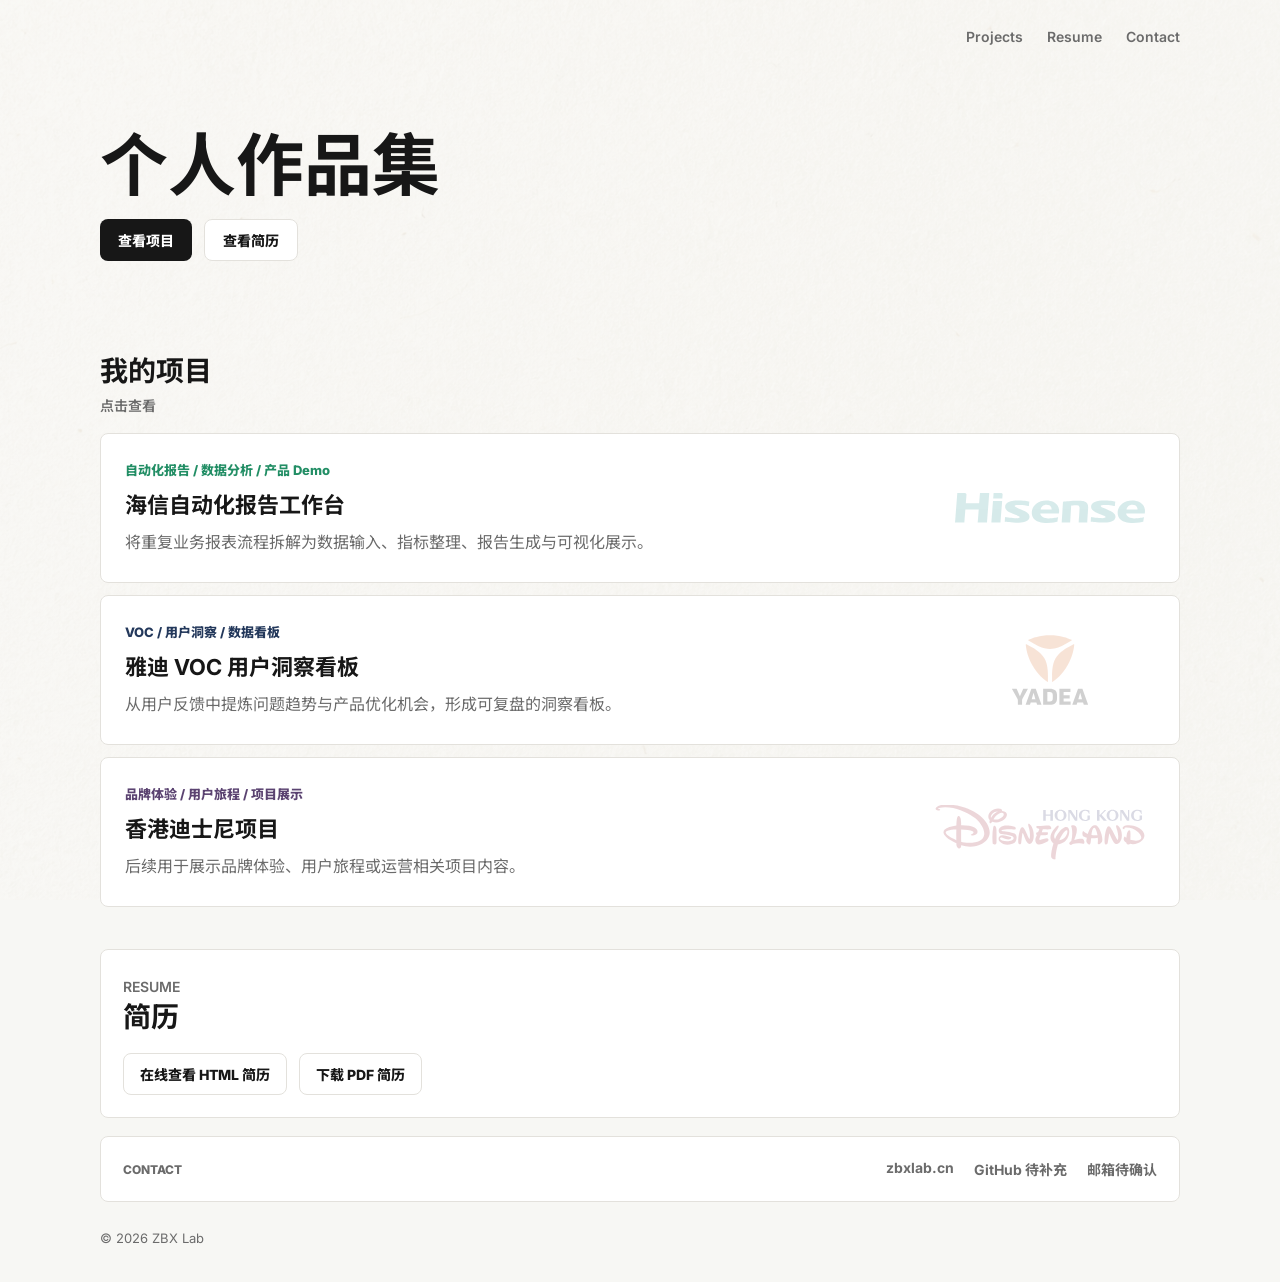
==== index.html @ 2b26f1f0 "init zbxlab portfolio site" ====
<!doctype html>
<html lang="zh-CN">
  <head>
    <meta charset="UTF-8" />
    <meta name="viewport" content="width=device-width, initial-scale=1.0" />
    <meta
      name="description"
      content="ZBX Lab 是一个展示 AI 产品、数据分析与自动化报告项目的个人作品集网站。"
    />
    <title>ZBX Lab | 个人作品集</title>
    <link rel="preconnect" href="https://fonts.googleapis.com" />
    <link rel="preconnect" href="https://fonts.gstatic.com" crossorigin />
    <link
      href="https://fonts.googleapis.com/css2?family=Inter:wght@400;500;600;700;800&family=Noto+Sans+SC:wght@400;500;700;800&display=swap"
      rel="stylesheet"
    />
    <link rel="stylesheet" href="css/styles.css" />
  </head>
  <body>
    <header class="site-header">
      <nav class="nav-links" aria-label="主导航">
        <a href="#projects">Projects</a>
        <a href="#resume">Resume</a>
        <a href="#contact">Contact</a>
      </nav>
    </header>

    <main id="top">
      <section class="hero">
        <div class="hero-copy">
          <h1>个人作品集</h1>
          <div class="hero-actions">
            <a class="primary-button" href="#projects">查看项目</a>
            <a class="secondary-button" href="#resume">查看简历</a>
          </div>
        </div>
      </section>

      <section class="projects" id="projects">
        <div class="section-title">
          <h2>我的项目</h2>
          <p>点击查看</p>
        </div>

        <div class="project-list">
          <a class="project-item project-hisense" href="cases/hisense.html" aria-label="查看海信自动化报告工作台">
            <img class="project-logo" src="assets/logos/hisense.svg" alt="" aria-hidden="true" />
            <div>
              <p class="project-type">自动化报告 / 数据分析 / 产品 Demo</p>
              <h3>海信自动化报告工作台</h3>
              <p>将重复业务报表流程拆解为数据输入、指标整理、报告生成与可视化展示。</p>
            </div>
          </a>

          <a class="project-item project-yadi" href="#" aria-label="查看雅迪 VOC 用户洞察看板">
            <img class="project-logo yadea-logo" src="assets/logos/yadea.svg" alt="" aria-hidden="true" />
            <div>
              <p class="project-type">VOC / 用户洞察 / 数据看板</p>
              <h3>雅迪 VOC 用户洞察看板</h3>
              <p>从用户反馈中提炼问题趋势与产品优化机会，形成可复盘的洞察看板。</p>
            </div>
          </a>

          <a class="project-item project-disney" href="#" aria-label="查看香港迪士尼项目">
            <img class="project-logo disney-logo" src="assets/logos/hong-kong-disneyland.svg" alt="" aria-hidden="true" />
            <div>
              <p class="project-type">品牌体验 / 用户旅程 / 项目展示</p>
              <h3>香港迪士尼项目</h3>
              <p>后续用于展示品牌体验、用户旅程或运营相关项目内容。</p>
            </div>
          </a>
        </div>
      </section>

      <section class="skills" aria-label="能力方向">
        <div class="section-title" id="resume">
          <p class="eyebrow">Resume</p>
          <h2>简历</h2>
        </div>
        <div class="resume-actions">
          <a href="#">在线查看 HTML 简历</a>
          <a href="#">下载 PDF 简历</a>
        </div>
      </section>

      <section class="contact" id="contact">
        <p class="eyebrow">Contact</p>
        <div>
          <a href="https://zbxlab.cn">zbxlab.cn</a>
          <a href="https://github.com/" target="_blank" rel="noreferrer">GitHub 待补充</a>
          <a href="mailto:hello@zbxlab.cn">邮箱待确认</a>
        </div>
      </section>
    </main>

    <footer class="site-footer">
      <p>© 2026 ZBX Lab</p>
    </footer>
  </body>
</html>
---- css/styles.css ----
:root {
  --bg: #f7f7f4;
  --surface: #ffffff;
  --ink: #171717;
  --muted: #6b6b6b;
  --line: #e3e1dc;
  --accent: #171717;
  --accent-soft: #f1f0ec;
  --radius: 8px;
  --max: 1080px;
}

* {
  box-sizing: border-box;
}

html {
  scroll-behavior: smooth;
}

body {
  margin: 0;
  color: var(--ink);
  background:
    linear-gradient(rgba(247, 247, 244, 0.78), rgba(247, 247, 244, 0.78)),
    url("../assets/paper-texture.png") center top / cover fixed,
    var(--bg);
  font-family: "Inter", "Noto Sans SC", system-ui, sans-serif;
  letter-spacing: 0;
}

body::before {
  content: "";
  position: fixed;
  inset: 0;
  z-index: -3;
  pointer-events: none;
  background: rgba(255, 255, 255, 0.18);
}

body::after {
  display: none;
}

a {
  color: inherit;
  text-decoration: none;
}

.site-header,
main,
.site-footer {
  width: min(var(--max), calc(100% - 32px));
  margin: 0 auto;
}

.site-header {
  display: flex;
  align-items: center;
  justify-content: flex-end;
  padding: 28px 0;
}

.brand {
  font-size: 18px;
  font-weight: 800;
}

.nav-links {
  display: flex;
  gap: 24px;
  color: var(--muted);
  font-size: 14px;
  font-weight: 600;
}

.nav-links a:hover,
.contact a:hover {
  color: var(--accent);
}

.hero {
  max-width: 780px;
  padding: 56px 0 42px;
}

.eyebrow {
  margin: 0 0 12px;
  color: var(--muted);
  font-size: 12px;
  font-weight: 800;
  text-transform: uppercase;
}

h1,
h2,
h3,
p {
  margin-top: 0;
}

h1 {
  max-width: 780px;
  margin-bottom: 18px;
  font-size: clamp(38px, 6vw, 68px);
  line-height: 1.06;
}

h2 {
  margin-bottom: 0;
  font-size: 28px;
}

h3 {
  margin-bottom: 10px;
  font-size: 22px;
}

.intro {
  max-width: 620px;
  margin-bottom: 26px;
  color: var(--muted);
  font-size: 19px;
  line-height: 1.75;
}

.hero-actions {
  display: flex;
  gap: 12px;
  flex-wrap: wrap;
}

.primary-button,
.secondary-button {
  display: inline-flex;
  align-items: center;
  justify-content: center;
  min-height: 42px;
  padding: 0 18px;
  border-radius: var(--radius);
  font-size: 14px;
  font-weight: 800;
}

.primary-button {
  color: #ffffff;
  background: var(--ink);
}

.secondary-button {
  border: 1px solid var(--line);
  background: var(--surface);
}

.project-item,
.skills,
.contact {
  border: 1px solid var(--line);
  border-radius: var(--radius);
  background: var(--surface);
}

.projects {
  padding: 46px 0 0;
}

.section-title {
  display: block;
  margin-bottom: 18px;
}

.section-title p {
  margin: 6px 0 0;
  color: var(--muted);
  font-size: 14px;
  font-weight: 600;
}

.project-list {
  display: grid;
  gap: 12px;
}

.project-item {
  position: relative;
  --project-color: var(--ink);
  display: grid;
  grid-template-columns: minmax(0, 1fr);
  gap: 24px;
  align-items: center;
  min-height: 150px;
  padding: 24px 260px 24px 24px;
  cursor: pointer;
  overflow: hidden;
  transition:
    border-color 180ms ease,
    box-shadow 180ms ease,
    transform 180ms ease,
    background-color 180ms ease;
}

.project-item:hover,
.project-item:focus-visible {
  border-color: color-mix(in srgb, var(--project-color) 34%, var(--line));
  background:
    linear-gradient(90deg, #ffffff 0%, #ffffff 52%, color-mix(in srgb, var(--project-color) 8%, #ffffff) 100%);
  box-shadow:
    0 0 0 3px color-mix(in srgb, var(--project-color) 8%, transparent),
    0 16px 36px rgba(23, 23, 23, 0.08);
  transform: translateY(-2px);
  outline: none;
}

.project-item::before {
  content: "";
  position: absolute;
  inset: 18px auto 18px 0;
  width: 3px;
  border-radius: 999px;
  background: var(--project-color);
  opacity: 0;
  transition: opacity 180ms ease;
}

.project-item:hover::before,
.project-item:focus-visible::before {
  opacity: 1;
}

.project-logo {
  position: absolute;
  right: 34px;
  top: 50%;
  z-index: 0;
  width: 190px;
  max-height: 82px;
  object-fit: contain;
  opacity: 0.18;
  filter: saturate(0.68) contrast(1.02);
  transform: translateY(-50%);
  transition: opacity 180ms ease, filter 180ms ease, transform 180ms ease;
}

.project-item > div {
  position: relative;
  z-index: 1;
}

.project-item:hover .project-logo,
.project-item:focus-visible .project-logo {
  opacity: 0.36;
  filter: saturate(1) contrast(1.04);
  transform: translateY(-50%) scale(1.03);
}

.project-hisense {
  --project-color: #25a876;
}

.project-yadi {
  --project-color: #263f6a;
}

.project-lab {
  --project-color: #7a5b32;
}

.project-disney {
  --project-color: #6a4d85;
}

.project-type {
  margin-bottom: 8px;
  color: color-mix(in srgb, var(--project-color) 82%, var(--ink));
  font-size: 13px;
  font-weight: 800;
}

.project-item p:last-child {
  max-width: 720px;
  margin-bottom: 0;
  color: var(--muted);
  line-height: 1.7;
}

.project-logo.disney-logo {
  width: 210px;
  max-height: 76px;
}

.skills {
  margin-top: 42px;
  padding: 22px;
}

.resume-actions {
  display: flex;
  flex-wrap: wrap;
  gap: 12px;
}

.resume-actions a {
  display: inline-flex;
  align-items: center;
  min-height: 42px;
  padding: 0 16px;
  border: 1px solid var(--line);
  border-radius: var(--radius);
  background: var(--surface);
  color: var(--ink);
  font-size: 14px;
  font-weight: 800;
}

.resume-actions a:hover {
  border-color: rgba(23, 23, 23, 0.28);
  box-shadow: 0 10px 26px rgba(23, 23, 23, 0.06);
}

.contact {
  display: flex;
  align-items: center;
  justify-content: space-between;
  gap: 22px;
  margin-top: 18px;
  padding: 22px;
}

.contact .eyebrow {
  margin-bottom: 0;
}

.contact div {
  display: flex;
  gap: 20px;
  flex-wrap: wrap;
  color: var(--muted);
  font-size: 14px;
  font-weight: 700;
}

.site-footer {
  padding: 28px 0 36px;
  color: var(--muted);
  font-size: 13px;
}

.site-footer p {
  margin: 0;
}

@media (max-width: 820px) {
  .hero {
    padding-top: 36px;
  }

  .project-item {
    grid-template-columns: 1fr;
    align-items: start;
    padding-right: 24px;
  }

  .project-logo {
    right: 18px;
    width: 140px;
    opacity: 0.08;
  }

  .contact {
    display: grid;
    align-items: start;
  }
}

@media (max-width: 560px) {
  .site-header {
    align-items: flex-start;
    gap: 18px;
  }

  .nav-links {
    gap: 14px;
  }

  .section-title {
    display: block;
  }

  .section-title p {
    margin-top: 8px;
  }

  h1 {
    font-size: 40px;
  }

  .intro {
    font-size: 16px;
  }

  .hero {
    margin-top: 12px;
    padding: 24px;
    border-radius: 12px;
  }

  .hero-content {
    gap: 32px;
  }

  .project-item {
    padding: 18px;
  }
}
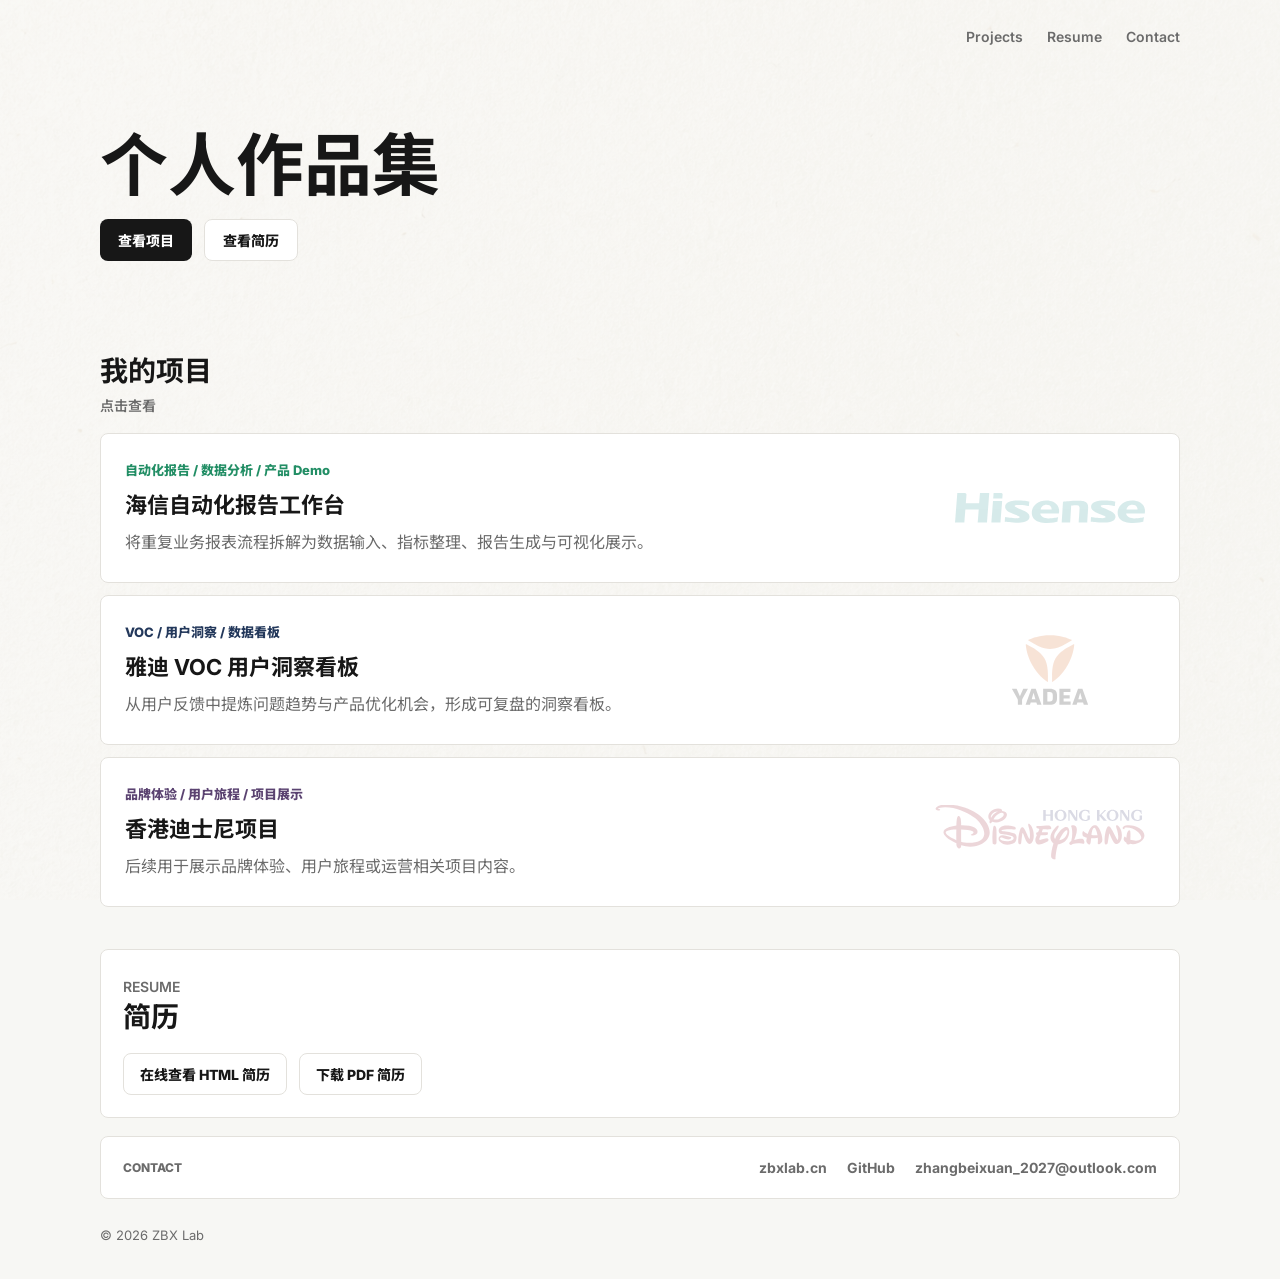
==== commit fc7ed693: "update portfolio case pages and resume" ====
--- a/index.html
+++ b/index.html
@@ -14,13 +14,14 @@
       href="https://fonts.googleapis.com/css2?family=Inter:wght@400;500;600;700;800&family=Noto+Sans+SC:wght@400;500;700;800&display=swap"
       rel="stylesheet"
     />
+    <link rel="icon" href="assets/favicon.svg" type="image/svg+xml" />
     <link rel="stylesheet" href="css/styles.css" />
   </head>
   <body>
     <header class="site-header">
       <nav class="nav-links" aria-label="主导航">
         <a href="#projects">Projects</a>
-        <a href="#resume">Resume</a>
+        <a href="resume/index.html">Resume</a>
         <a href="#contact">Contact</a>
       </nav>
     </header>
@@ -31,7 +32,7 @@
           <h1>个人作品集</h1>
           <div class="hero-actions">
             <a class="primary-button" href="#projects">查看项目</a>
-            <a class="secondary-button" href="#resume">查看简历</a>
+            <a class="secondary-button" href="resume/index.html">查看简历</a>
           </div>
         </div>
       </section>
@@ -52,7 +53,7 @@
             </div>
           </a>
 
-          <a class="project-item project-yadi" href="#" aria-label="查看雅迪 VOC 用户洞察看板">
+          <a class="project-item project-yadi" href="cases/yadea-voc.html" aria-label="查看雅迪 VOC 用户洞察看板">
             <img class="project-logo yadea-logo" src="assets/logos/yadea.svg" alt="" aria-hidden="true" />
             <div>
               <p class="project-type">VOC / 用户洞察 / 数据看板</p>
@@ -61,7 +62,7 @@
             </div>
           </a>
 
-          <a class="project-item project-disney" href="#" aria-label="查看香港迪士尼项目">
+          <a class="project-item project-disney" href="cases/disney.html" aria-label="查看香港迪士尼项目">
             <img class="project-logo disney-logo" src="assets/logos/hong-kong-disneyland.svg" alt="" aria-hidden="true" />
             <div>
               <p class="project-type">品牌体验 / 用户旅程 / 项目展示</p>
@@ -78,17 +79,17 @@
           <h2>简历</h2>
         </div>
         <div class="resume-actions">
-          <a href="#">在线查看 HTML 简历</a>
-          <a href="#">下载 PDF 简历</a>
+          <a href="resume/index.html">在线查看 HTML 简历</a>
+          <a href="assets/resume/zhang-beixuan-resume.pdf" download>下载 PDF 简历</a>
         </div>
       </section>
 
       <section class="contact" id="contact">
         <p class="eyebrow">Contact</p>
         <div>
-          <a href="https://zbxlab.cn">zbxlab.cn</a>
-          <a href="https://github.com/" target="_blank" rel="noreferrer">GitHub 待补充</a>
-          <a href="mailto:hello@zbxlab.cn">邮箱待确认</a>
+          <a href="https://www.zbxlab.cn">zbxlab.cn</a>
+          <a href="https://github.com/Zbx200508/zbxlab" target="_blank" rel="noreferrer">GitHub</a>
+          <a href="mailto:zhangbeixuan_2027@outlook.com">zhangbeixuan_2027@outlook.com</a>
         </div>
       </section>
     </main>
--- a/css/styles.css
+++ b/css/styles.css
@@ -299,7 +299,8 @@
   gap: 12px;
 }
 
-.resume-actions a {
+.resume-actions a,
+.resume-pending {
   display: inline-flex;
   align-items: center;
   min-height: 42px;
@@ -312,6 +313,12 @@
   font-weight: 800;
 }
 
+.resume-pending {
+  color: var(--muted);
+  background: rgba(255, 255, 255, 0.54);
+  cursor: not-allowed;
+}
+
 .resume-actions a:hover {
   border-color: rgba(23, 23, 23, 0.28);
   box-shadow: 0 10px 26px rgba(23, 23, 23, 0.06);
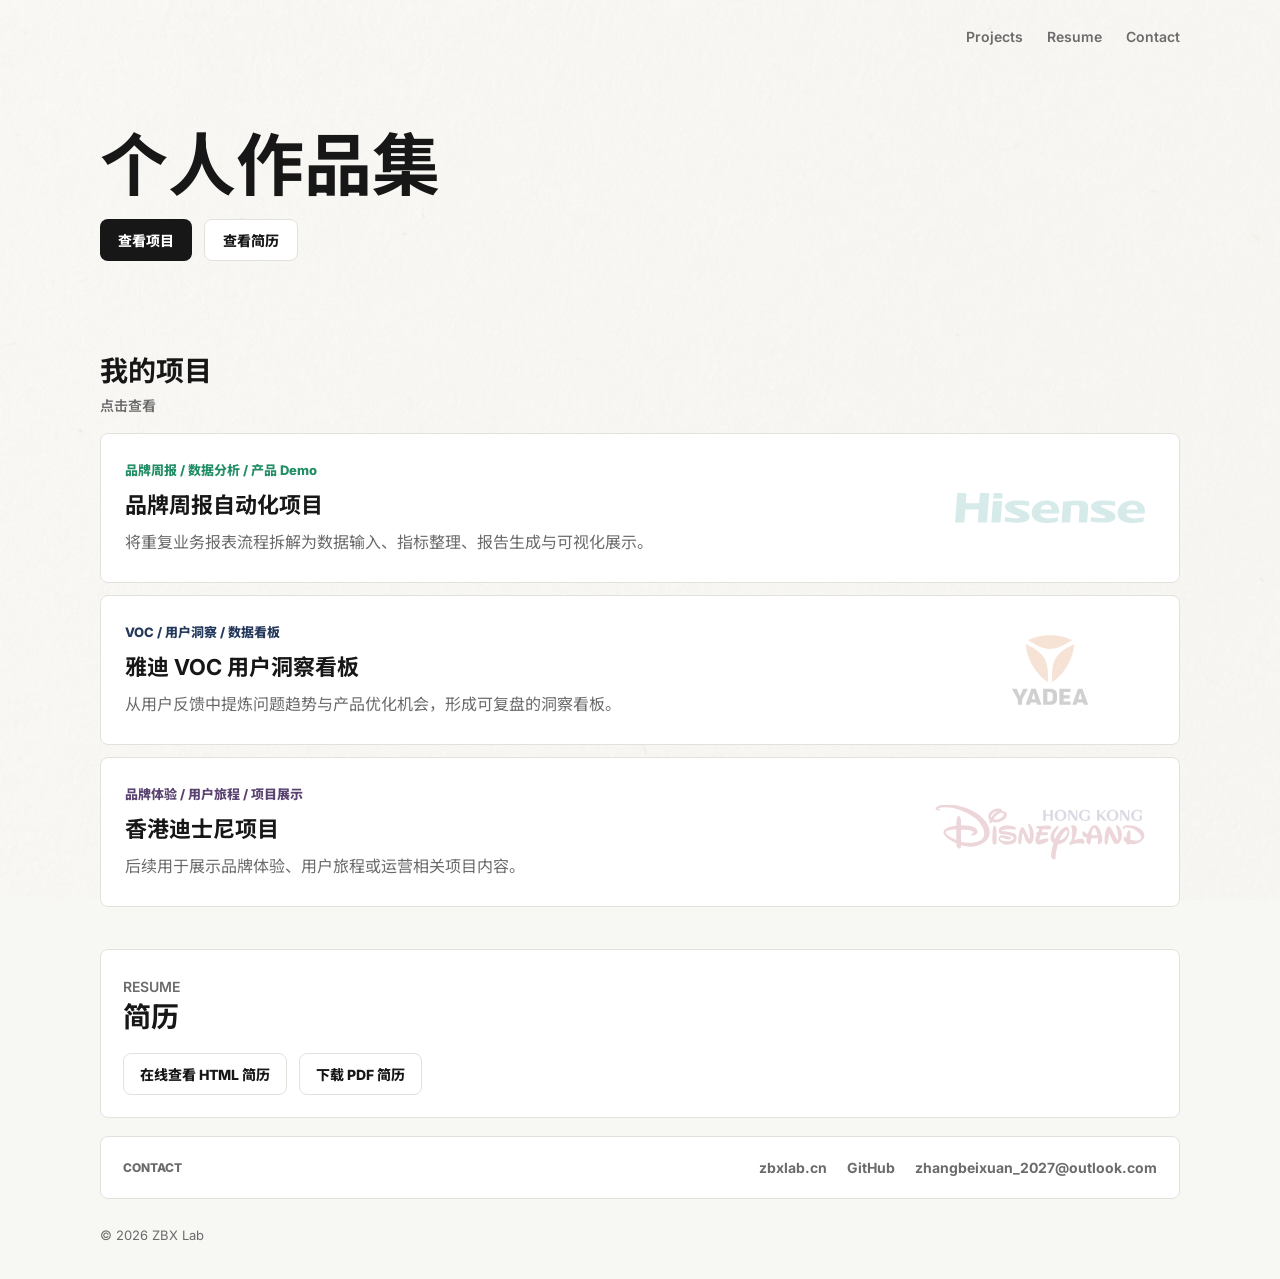
==== commit d5d4ac38: "limit search indexing for project pages" ====
--- a/index.html
+++ b/index.html
@@ -5,7 +5,7 @@
     <meta name="viewport" content="width=device-width, initial-scale=1.0" />
     <meta
       name="description"
-      content="ZBX Lab 是一个展示 AI 产品、数据分析与自动化报告项目的个人作品集网站。"
+      content="ZBX Lab 是一个展示产品设计、数据分析与 AI 工具实践的个人作品集网站。"
     />
     <title>ZBX Lab | 个人作品集</title>
     <link rel="preconnect" href="https://fonts.googleapis.com" />
@@ -44,11 +44,11 @@
         </div>
 
         <div class="project-list">
-          <a class="project-item project-hisense" href="cases/hisense.html" aria-label="查看海信自动化报告工作台">
+          <a class="project-item project-hisense" href="cases/hisense.html" aria-label="查看品牌周报自动化项目">
             <img class="project-logo" src="assets/logos/hisense.svg" alt="" aria-hidden="true" />
             <div>
-              <p class="project-type">自动化报告 / 数据分析 / 产品 Demo</p>
-              <h3>海信自动化报告工作台</h3>
+              <p class="project-type">品牌周报 / 数据分析 / 产品 Demo</p>
+              <h3>品牌周报自动化项目</h3>
               <p>将重复业务报表流程拆解为数据输入、指标整理、报告生成与可视化展示。</p>
             </div>
           </a>
